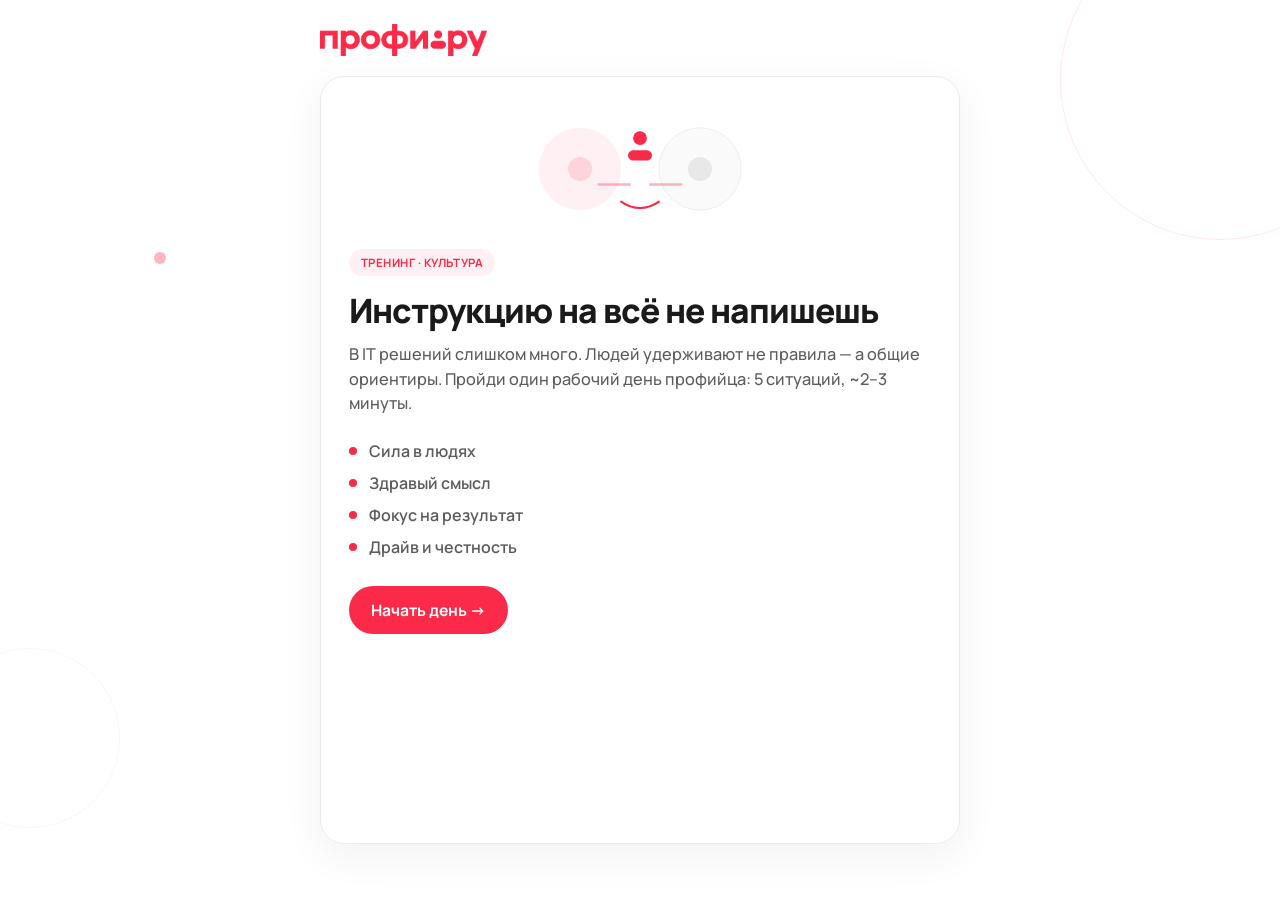
==== brand/index.html @ fea8fedc "Add Profi.ru brand version of the culture game" ====
<!DOCTYPE html>
<html lang="ru">
<head>
  <meta charset="UTF-8" />
  <meta name="viewport" content="width=device-width, initial-scale=1" />
  <title>День профийца — Профи.ру</title>
  <link rel="preconnect" href="https://fonts.googleapis.com" />
  <link rel="preconnect" href="https://fonts.gstatic.com" crossorigin />
  <link href="https://fonts.googleapis.com/css2?family=Manrope:wght@500;600;700;800&display=swap" rel="stylesheet" />
  <link rel="stylesheet" href="styles.css" />
  <link rel="icon" href="logo.png" type="image/png" />
</head>
<body>
  <div class="bg-deco" aria-hidden="true">
    <span class="deco d1"></span>
    <span class="deco d2"></span>
    <span class="deco d3"></span>
  </div>

  <main class="app">
    <header class="topbar">
      <a class="brand" href="https://profi.ru" target="_blank" rel="noopener" aria-label="Профи.ру">
        <img class="brand-logo" src="logo.png" width="160" height="36" alt="профи.ру" />
      </a>
      <div class="progress-wrap" id="progressWrap" hidden>
        <div class="progress-label"><span id="sceneLabel">Сцена 1</span> · <span id="scoreLabel">0</span></div>
        <div class="progress-track" role="progressbar" aria-valuemin="0" aria-valuemax="100" aria-valuenow="0">
          <div class="progress-fill" id="progressFill"></div>
        </div>
      </div>
    </header>

    <section class="stage" id="stage"></section>
  </main>

  <div class="toast" id="toast" hidden></div>
  <script src="game.js"></script>
</body>
</html>
---- brand/styles.css ----
:root {
  --profi: #fa2a48;
  --profi-deep: #e01e3c;
  --profi-soft: #fff1f3;
  --profi-mid: #ffd6dc;
  --ink: #1a1a1a;
  --ink-soft: #5c5c5c;
  --line: #ebebeb;
  --paper: #ffffff;
  --ok: #1a1a1a;
  --miss-bg: #fff1f3;
  --good-bg: #f4fbf6;
  --ok-bg: #fafafa;
  --shadow: 0 12px 40px rgba(26, 26, 26, 0.06);
  --font: "Manrope", system-ui, sans-serif;
  --radius: 16px;
}

*,
*::before,
*::after {
  box-sizing: border-box;
}

html,
body {
  margin: 0;
  min-height: 100%;
}

body {
  font-family: var(--font);
  color: var(--ink);
  background: var(--paper);
  min-height: 100vh;
  overflow-x: hidden;
}

.bg-deco {
  position: fixed;
  inset: 0;
  pointer-events: none;
  z-index: 0;
  overflow: hidden;
}

.deco {
  position: absolute;
  border: 1.5px solid var(--profi-mid);
  border-radius: 50%;
  opacity: 0.55;
}

.d1 {
  width: 320px;
  height: 320px;
  top: -80px;
  right: -100px;
}

.d2 {
  width: 180px;
  height: 180px;
  bottom: 8%;
  left: -60px;
  border-color: #f0f0f0;
}

.d3 {
  width: 12px;
  height: 12px;
  background: var(--profi);
  border: none;
  border-radius: 50%;
  top: 28%;
  left: 12%;
  opacity: 0.35;
}

.app {
  position: relative;
  z-index: 1;
  max-width: 680px;
  margin: 0 auto;
  padding: 24px 20px 56px;
  min-height: 100vh;
  display: flex;
  flex-direction: column;
  gap: 20px;
}

.topbar {
  display: flex;
  align-items: center;
  justify-content: space-between;
  gap: 16px;
  flex-wrap: wrap;
}

.brand {
  display: inline-flex;
  align-items: center;
  text-decoration: none;
}

.brand-logo {
  display: block;
  height: 32px;
  width: auto;
}

.progress-wrap {
  flex: 1;
  min-width: 160px;
  max-width: 260px;
}

.progress-label {
  font-size: 0.78rem;
  font-weight: 700;
  color: var(--ink-soft);
  margin-bottom: 8px;
  display: flex;
  justify-content: space-between;
  letter-spacing: 0.01em;
}

.progress-track {
  height: 4px;
  background: var(--line);
  border-radius: 999px;
  overflow: hidden;
}

.progress-fill {
  height: 100%;
  width: 0%;
  background: var(--profi);
  border-radius: 999px;
  transition: width 0.4s ease;
}

.stage {
  flex: 1;
  background: var(--paper);
  border: 1px solid var(--line);
  border-radius: 24px;
  box-shadow: var(--shadow);
  padding: 32px 28px 36px;
  animation: fadeUp 0.35s ease;
}

.stage.swap {
  animation: fadeSwap 0.35s ease;
}

@keyframes fadeUp {
  from {
    opacity: 0;
    transform: translateY(10px);
  }
  to {
    opacity: 1;
    transform: none;
  }
}

@keyframes fadeSwap {
  from {
    opacity: 0;
    transform: translateY(8px);
  }
  to {
    opacity: 1;
    transform: none;
  }
}

.scene-art {
  display: flex;
  justify-content: center;
  margin-bottom: 20px;
  min-height: 120px;
  align-items: center;
}

.scene-art svg {
  width: min(240px, 70vw);
  height: auto;
}

.badge {
  display: inline-flex;
  align-items: center;
  font-weight: 700;
  font-size: 0.72rem;
  letter-spacing: 0.04em;
  text-transform: uppercase;
  color: var(--profi);
  background: var(--profi-soft);
  border-radius: 999px;
  padding: 6px 12px;
  margin-bottom: 14px;
}

h1,
h2 {
  font-weight: 800;
  letter-spacing: -0.03em;
  line-height: 1.2;
  margin: 0 0 12px;
  color: var(--ink);
}

h1 {
  font-size: clamp(1.65rem, 4.5vw, 2.1rem);
}

h2 {
  font-size: clamp(1.25rem, 3.5vw, 1.55rem);
}

.lead {
  font-size: 1.02rem;
  line-height: 1.5;
  color: var(--ink-soft);
  margin: 0 0 24px;
  max-width: 36em;
  font-weight: 500;
}

.situation {
  background: var(--profi-soft);
  border-radius: 14px;
  padding: 18px 18px 16px;
  margin: 0 0 20px;
  font-size: 1.02rem;
  line-height: 1.45;
  font-weight: 500;
  position: relative;
  color: var(--ink);
}

.situation::before {
  content: "Ситуация";
  display: inline-block;
  font-size: 0.68rem;
  font-weight: 800;
  letter-spacing: 0.06em;
  text-transform: uppercase;
  color: var(--profi);
  margin-bottom: 8px;
}

.choices {
  display: flex;
  flex-direction: column;
  gap: 10px;
}

.choice {
  appearance: none;
  border: 1px solid var(--line);
  border-radius: 14px;
  background: #fff;
  color: var(--ink);
  font-family: var(--font);
  font-size: 0.98rem;
  font-weight: 600;
  text-align: left;
  padding: 14px 16px;
  cursor: pointer;
  line-height: 1.4;
  transition: border-color 0.15s, background 0.15s, transform 0.12s;
}

.choice:hover:not(:disabled) {
  border-color: var(--profi);
  background: var(--profi-soft);
  transform: translateY(-1px);
}

.choice:disabled {
  cursor: default;
  opacity: 0.45;
}

.choice.picked-good {
  opacity: 1;
  border-color: #2f9e5f;
  background: var(--good-bg);
}

.choice.picked-ok {
  opacity: 1;
  border-color: #999;
  background: var(--ok-bg);
}

.choice.picked-miss {
  opacity: 1;
  border-color: var(--profi);
  background: var(--miss-bg);
}

.btn {
  appearance: none;
  border: none;
  border-radius: 999px;
  font-family: var(--font);
  font-weight: 700;
  font-size: 0.98rem;
  padding: 13px 22px;
  cursor: pointer;
  transition: transform 0.12s, background 0.15s, opacity 0.15s;
  display: inline-flex;
  align-items: center;
  justify-content: center;
  gap: 8px;
}

.btn:hover {
  transform: translateY(-1px);
}

.btn:active {
  transform: translateY(0);
}

.btn-primary {
  background: var(--profi);
  color: #fff;
}

.btn-primary:hover {
  background: var(--profi-deep);
}

.btn-secondary {
  background: #fff;
  color: var(--ink);
  border: 1px solid var(--line);
}

.btn-secondary:hover {
  border-color: #ccc;
}

.actions {
  display: flex;
  flex-wrap: wrap;
  gap: 10px;
  margin-top: 8px;
}

.feedback {
  margin-top: 18px;
  padding: 18px;
  border-radius: 14px;
  border: 1px solid var(--line);
  animation: fadeUp 0.3s ease;
}

.feedback.good {
  background: var(--good-bg);
  border-color: #cfe9d8;
}

.feedback.ok {
  background: var(--ok-bg);
}

.feedback.miss {
  background: var(--miss-bg);
  border-color: var(--profi-mid);
}

.feedback-title {
  font-weight: 800;
  font-size: 1.05rem;
  margin: 0 0 6px;
}

.feedback p {
  margin: 0 0 14px;
  line-height: 1.45;
  color: var(--ink-soft);
  font-weight: 500;
}

.value-chip {
  display: inline-flex;
  align-items: center;
  gap: 6px;
  color: var(--profi);
  font-weight: 700;
  font-size: 0.78rem;
  letter-spacing: 0.02em;
  margin-bottom: 10px;
}

.value-chip::before {
  content: "";
  width: 6px;
  height: 6px;
  border-radius: 50%;
  background: var(--profi);
}

.traits {
  display: flex;
  flex-wrap: wrap;
  gap: 8px;
  margin: 14px 0 8px;
}

.trait {
  background: var(--profi-soft);
  color: var(--profi-deep);
  border-radius: 999px;
  padding: 7px 12px;
  font-weight: 700;
  font-size: 0.82rem;
}

.takeaways {
  list-style: none;
  padding: 0;
  margin: 14px 0 22px;
  display: grid;
  gap: 8px;
}

.takeaways li {
  border: 1px solid var(--line);
  border-radius: 12px;
  padding: 12px 14px;
  font-weight: 600;
  display: flex;
  gap: 12px;
  align-items: flex-start;
}

.takeaways li span {
  flex-shrink: 0;
  width: 24px;
  height: 24px;
  border-radius: 50%;
  background: var(--profi);
  color: #fff;
  display: grid;
  place-items: center;
  font-weight: 800;
  font-size: 0.75rem;
}

.score-pill {
  display: inline-flex;
  align-items: center;
  gap: 8px;
  background: var(--profi);
  color: #fff;
  border-radius: 999px;
  padding: 8px 14px;
  font-weight: 700;
  font-size: 0.9rem;
  margin-bottom: 14px;
}

.intro-list {
  list-style: none;
  padding: 0;
  margin: 0 0 28px;
  display: grid;
  gap: 10px;
}

.intro-list li {
  display: flex;
  align-items: center;
  gap: 12px;
  font-weight: 600;
  color: var(--ink-soft);
}

.intro-list .dot {
  width: 8px;
  height: 8px;
  border-radius: 50%;
  background: var(--profi);
  flex-shrink: 0;
}

.toast {
  position: fixed;
  bottom: 24px;
  left: 50%;
  transform: translateX(-50%) translateY(16px);
  background: var(--ink);
  color: #fff;
  font-weight: 700;
  font-size: 0.9rem;
  padding: 12px 18px;
  border-radius: 999px;
  opacity: 0;
  pointer-events: none;
  transition: opacity 0.25s, transform 0.25s;
  z-index: 50;
  white-space: nowrap;
}

.toast.show {
  opacity: 1;
  transform: translateX(-50%) translateY(0);
}

.mark {
  display: inline-block;
  width: 18px;
  height: 18px;
  margin-right: 2px;
  vertical-align: -3px;
}

@media (max-width: 520px) {
  .stage {
    padding: 24px 18px 28px;
    border-radius: 20px;
  }

  .brand-logo {
    height: 24px;
  }

  .choice {
    font-size: 0.94rem;
  }
}
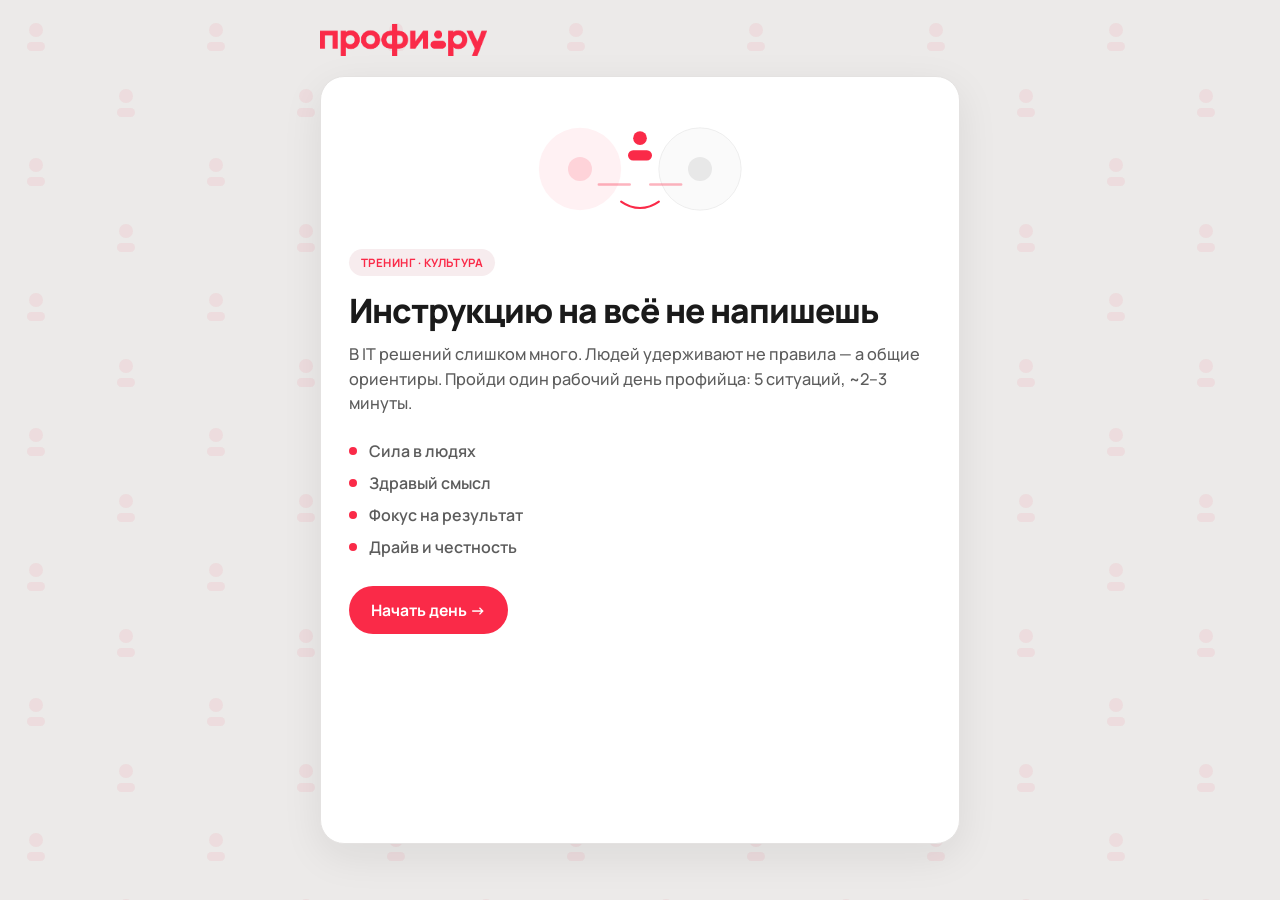
==== commit 407759e5: "Soften brand background with subtle logo pattern" ====
--- a/brand/index.html
+++ b/brand/index.html
@@ -11,11 +11,7 @@
   <link rel="icon" href="logo.png" type="image/png" />
 </head>
 <body>
-  <div class="bg-deco" aria-hidden="true">
-    <span class="deco d1"></span>
-    <span class="deco d2"></span>
-    <span class="deco d3"></span>
-  </div>
+  <div class="bg-deco" aria-hidden="true"></div>
 
   <main class="app">
     <header class="topbar">
--- a/brand/styles.css
+++ b/brand/styles.css
@@ -1,17 +1,18 @@
 :root {
   --profi: #fa2a48;
   --profi-deep: #e01e3c;
-  --profi-soft: #fff1f3;
-  --profi-mid: #ffd6dc;
+  --profi-soft: #f7ecee;
+  --profi-mid: #e8c5cb;
   --ink: #1a1a1a;
   --ink-soft: #5c5c5c;
-  --line: #ebebeb;
+  --line: #e4e2e1;
   --paper: #ffffff;
+  --canvas: #eceae9;
   --ok: #1a1a1a;
-  --miss-bg: #fff1f3;
+  --miss-bg: #f7ecee;
   --good-bg: #f4fbf6;
   --ok-bg: #fafafa;
-  --shadow: 0 12px 40px rgba(26, 26, 26, 0.06);
+  --shadow: 0 12px 40px rgba(26, 26, 26, 0.08);
   --font: "Manrope", system-ui, sans-serif;
   --radius: 16px;
 }
@@ -31,7 +32,7 @@
 body {
   font-family: var(--font);
   color: var(--ink);
-  background: var(--paper);
+  background: var(--canvas);
   min-height: 100vh;
   overflow-x: hidden;
 }
@@ -42,39 +43,9 @@
   pointer-events: none;
   z-index: 0;
   overflow: hidden;
-}
-
-.deco {
-  position: absolute;
-  border: 1.5px solid var(--profi-mid);
-  border-radius: 50%;
-  opacity: 0.55;
-}
-
-.d1 {
-  width: 320px;
-  height: 320px;
-  top: -80px;
-  right: -100px;
-}
-
-.d2 {
-  width: 180px;
-  height: 180px;
-  bottom: 8%;
-  left: -60px;
-  border-color: #f0f0f0;
-}
-
-.d3 {
-  width: 12px;
-  height: 12px;
-  background: var(--profi);
-  border: none;
-  border-radius: 50%;
-  top: 28%;
-  left: 12%;
-  opacity: 0.35;
+  background-image: url("pattern.svg");
+  background-size: 180px 135px;
+  background-repeat: repeat;
 }
 
 .app {
